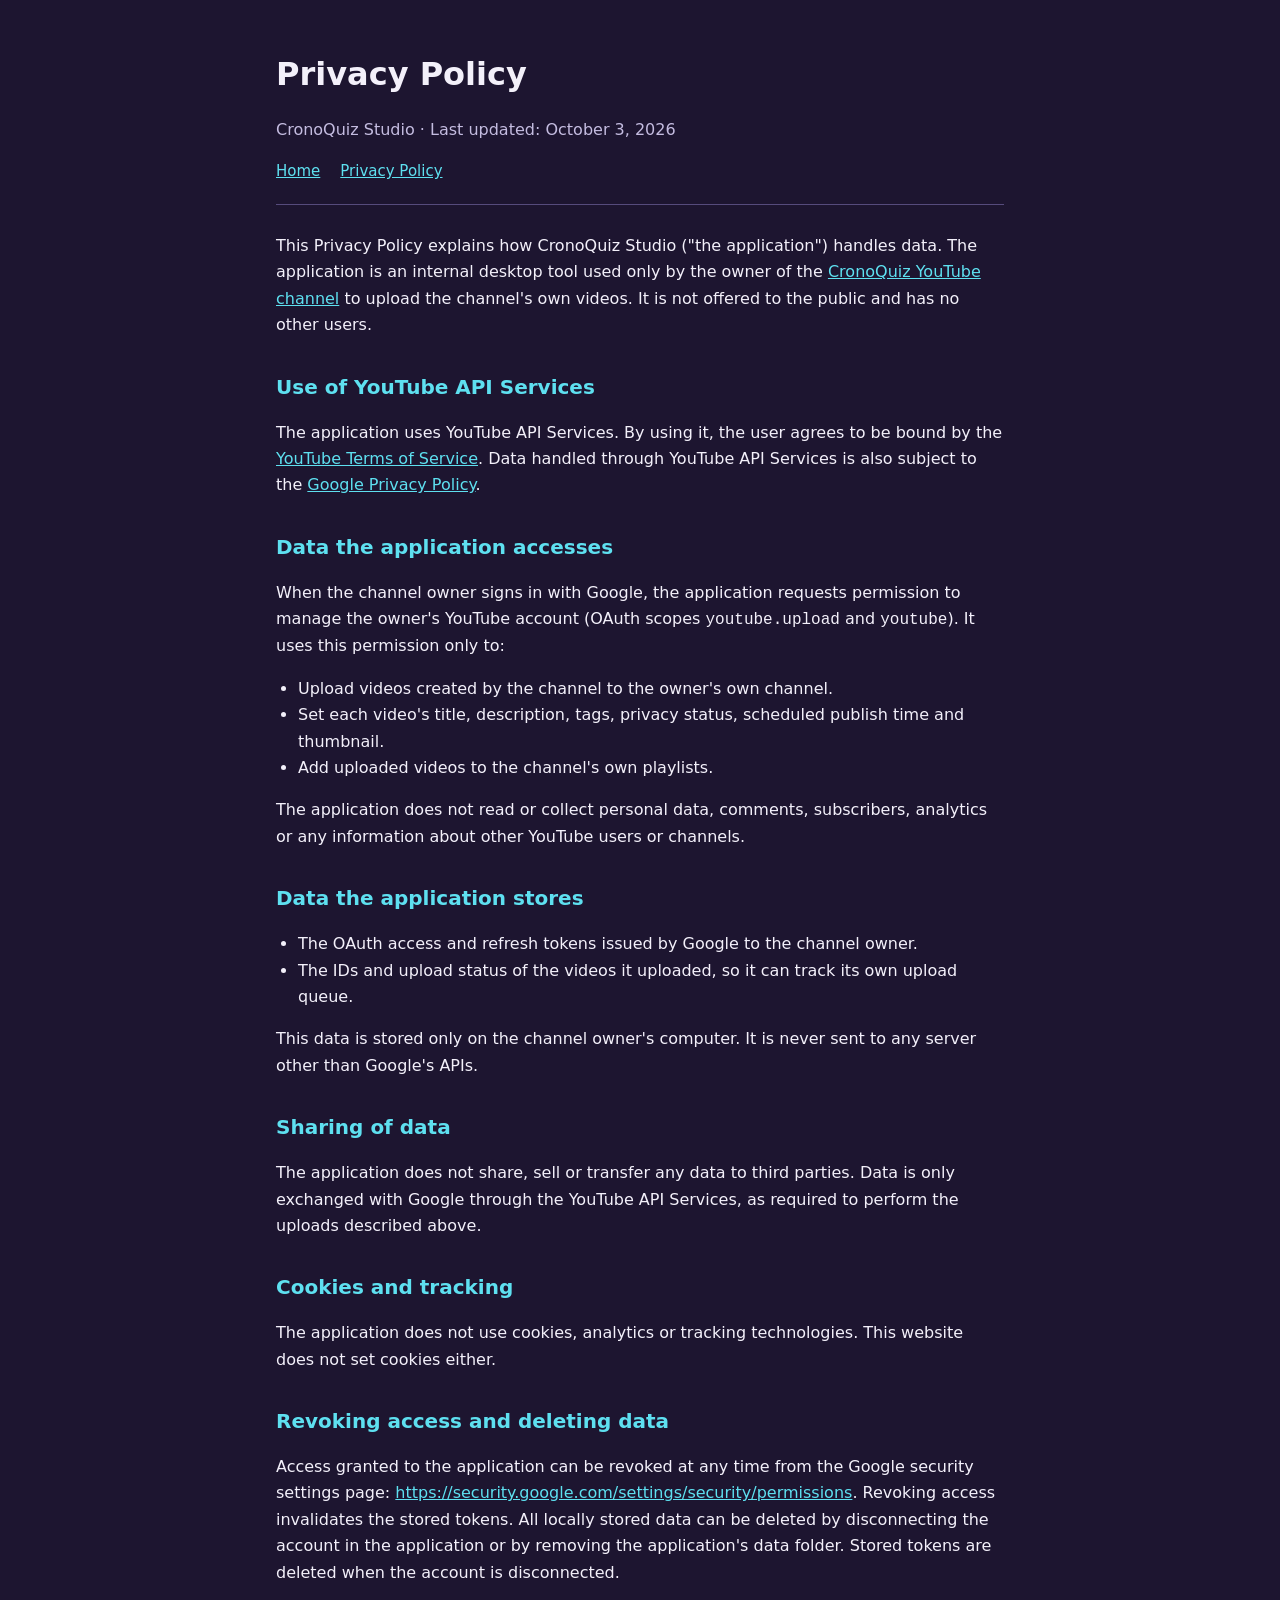
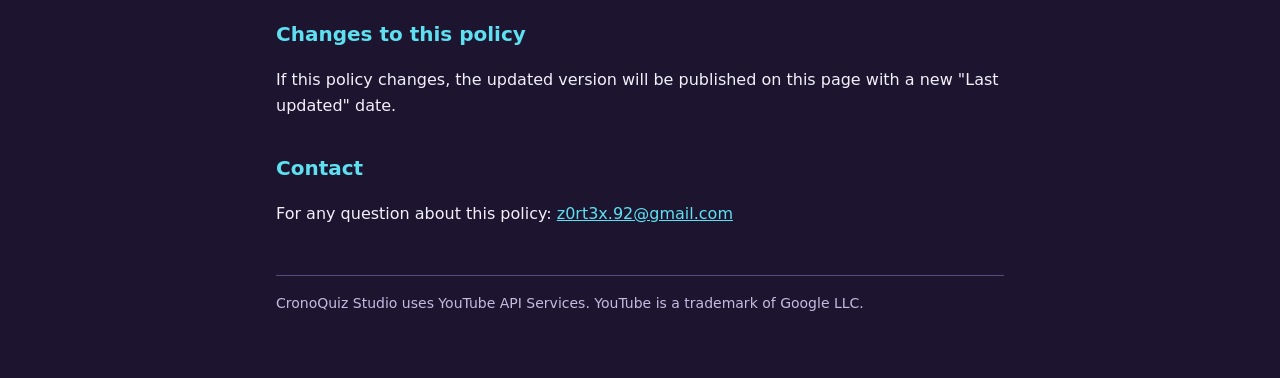
==== privacy.html @ 716edad4 "Add files via upload" ====
<!doctype html>
<html lang="en">
<head>
    <meta charset="utf-8">
    <meta name="viewport" content="width=device-width, initial-scale=1">
    <title>Privacy Policy · CronoQuiz Studio</title>
    <meta name="description" content="Privacy Policy of CronoQuiz Studio, the internal tool of the CronoQuiz YouTube channel.">
    <link rel="stylesheet" href="style.css">
</head>
<body>
<main>
    <header>
        <h1>Privacy Policy</h1>
        <p class="muted">CronoQuiz Studio · Last updated: October 3, 2026</p>
        <nav><a href="./">Home</a><a href="privacy.html">Privacy Policy</a></nav>
    </header>

    <p>This Privacy Policy explains how CronoQuiz Studio ("the application") handles data. The application is an internal desktop tool used only by the owner of the <a href="https://www.youtube.com/@CronoQu1z">CronoQuiz YouTube channel</a> to upload the channel's own videos. It is not offered to the public and has no other users.</p>

    <h2>Use of YouTube API Services</h2>
    <p>The application uses YouTube API Services. By using it, the user agrees to be bound by the <a href="https://www.youtube.com/t/terms">YouTube Terms of Service</a>. Data handled through YouTube API Services is also subject to the <a href="https://policies.google.com/privacy">Google Privacy Policy</a>.</p>

    <h2>Data the application accesses</h2>
    <p>When the channel owner signs in with Google, the application requests permission to manage the owner's YouTube account (OAuth scopes <code>youtube.upload</code> and <code>youtube</code>). It uses this permission only to:</p>
    <ul>
        <li>Upload videos created by the channel to the owner's own channel.</li>
        <li>Set each video's title, description, tags, privacy status, scheduled publish time and thumbnail.</li>
        <li>Add uploaded videos to the channel's own playlists.</li>
    </ul>
    <p>The application does not read or collect personal data, comments, subscribers, analytics or any information about other YouTube users or channels.</p>

    <h2>Data the application stores</h2>
    <ul>
        <li>The OAuth access and refresh tokens issued by Google to the channel owner.</li>
        <li>The IDs and upload status of the videos it uploaded, so it can track its own upload queue.</li>
    </ul>
    <p>This data is stored only on the channel owner's computer. It is never sent to any server other than Google's APIs.</p>

    <h2>Sharing of data</h2>
    <p>The application does not share, sell or transfer any data to third parties. Data is only exchanged with Google through the YouTube API Services, as required to perform the uploads described above.</p>

    <h2>Cookies and tracking</h2>
    <p>The application does not use cookies, analytics or tracking technologies. This website does not set cookies either.</p>

    <h2>Revoking access and deleting data</h2>
    <p>Access granted to the application can be revoked at any time from the Google security settings page: <a href="https://security.google.com/settings/security/permissions">https://security.google.com/settings/security/permissions</a>. Revoking access invalidates the stored tokens. All locally stored data can be deleted by disconnecting the account in the application or by removing the application's data folder. Stored tokens are deleted when the account is disconnected.</p>

    <h2>Changes to this policy</h2>
    <p>If this policy changes, the updated version will be published on this page with a new "Last updated" date.</p>

    <h2>Contact</h2>
    <p>For any question about this policy: <a href="mailto:z0rt3x.92@gmail.com">z0rt3x.92@gmail.com</a></p>

    <footer>CronoQuiz Studio uses YouTube API Services. YouTube is a trademark of Google LLC.</footer>
</main>
</body>
</html>
---- style.css ----
:root {
    --bg: #1d1530;
    --surface: #2a2045;
    --text: #f3f0fa;
    --muted: #c4bce0;
    --accent: #5ee0f0;
    --border: #564b7c;
}
* { box-sizing: border-box; }
body {
    margin: 0;
    background: var(--bg);
    color: var(--text);
    font: 16px/1.65 system-ui, -apple-system, "Segoe UI", Roboto, sans-serif;
}
main { max-width: 760px; margin: 0 auto; padding: 48px 16px 64px; }
header { border-bottom: 1px solid var(--border); padding-bottom: 20px; margin-bottom: 28px; }
nav { display: flex; flex-wrap: wrap; gap: 20px; font-size: 15px; margin-top: 12px; }
h1 { font-size: 2rem; margin: 0; }
h2 { font-size: 1.25rem; margin: 32px 0 8px; color: var(--accent); }
.muted { color: var(--muted); }
a { color: var(--accent); overflow-wrap: anywhere; }
ul { padding-left: 22px; }
.card { background: var(--surface); border: 1px solid var(--border); border-radius: 12px; padding: 16px 20px; margin: 20px 0; }
footer { margin-top: 48px; padding-top: 16px; border-top: 1px solid var(--border); font-size: 14px; color: var(--muted); }
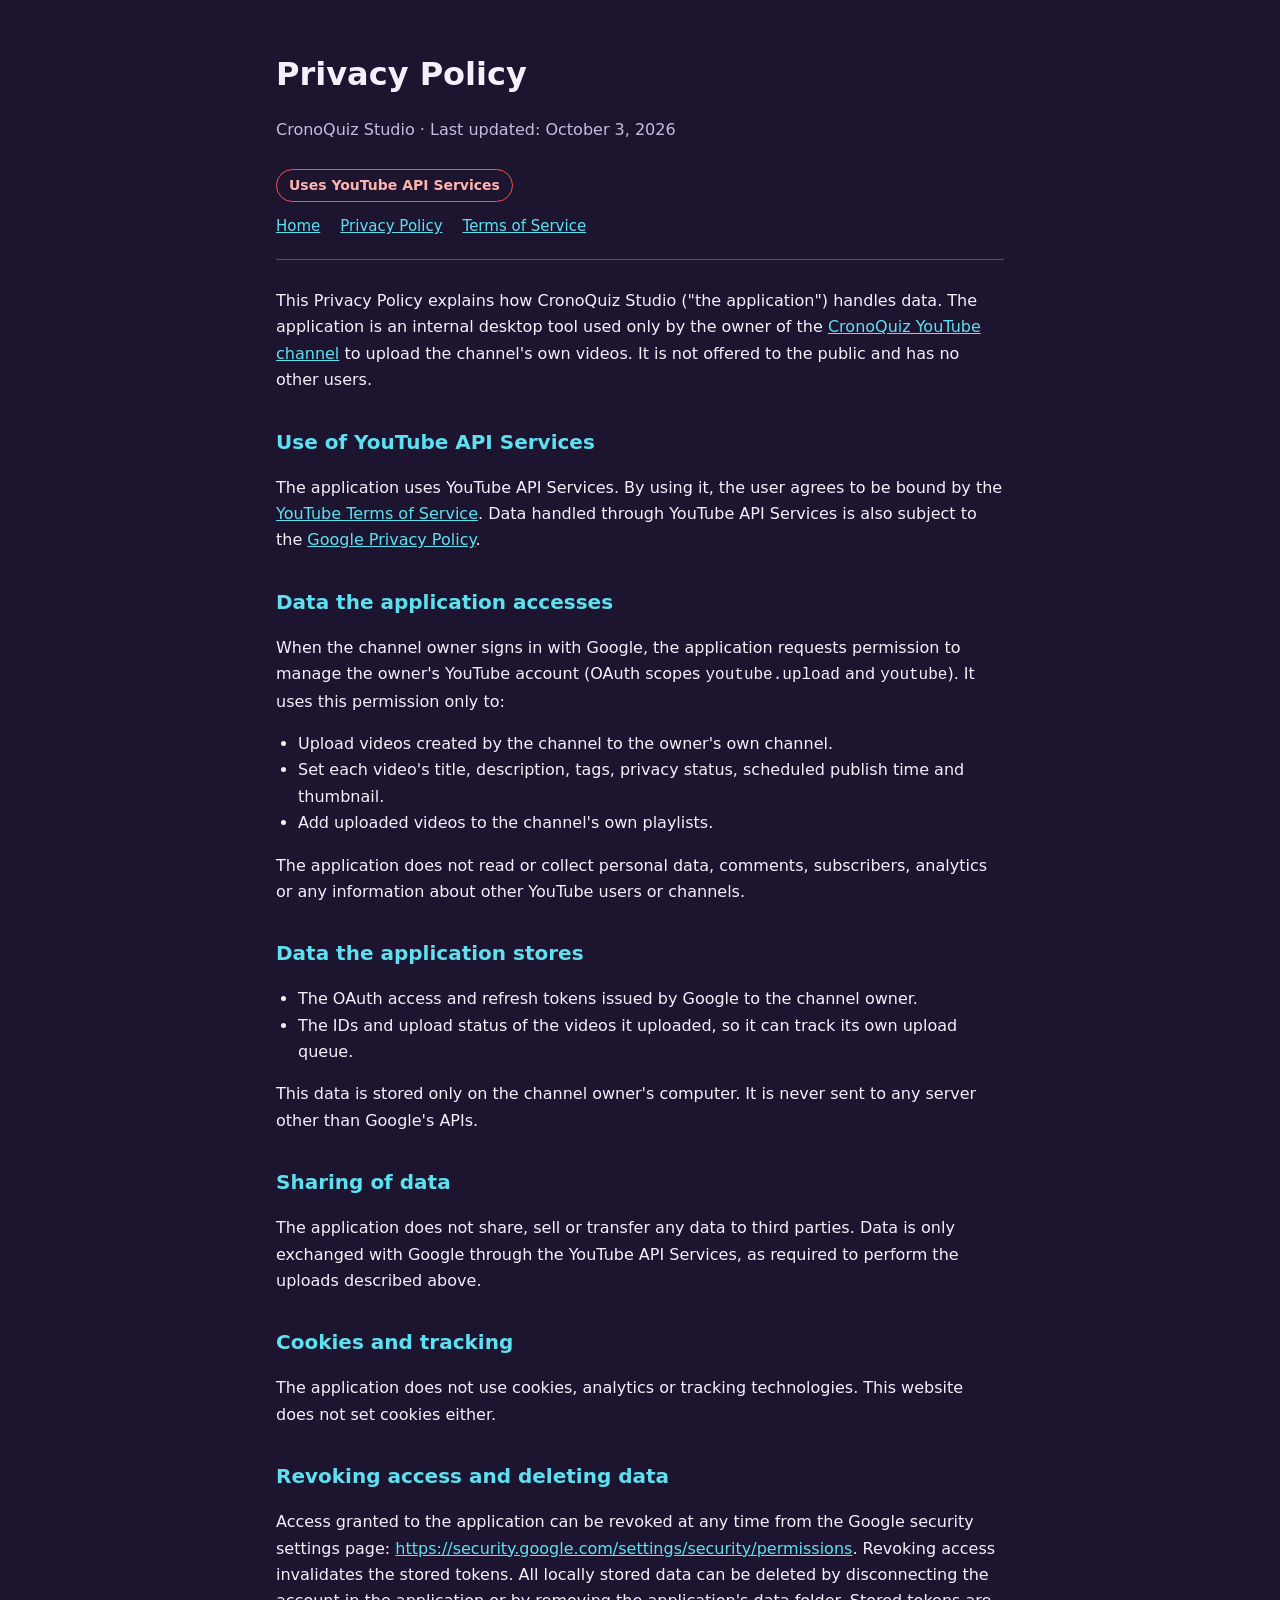
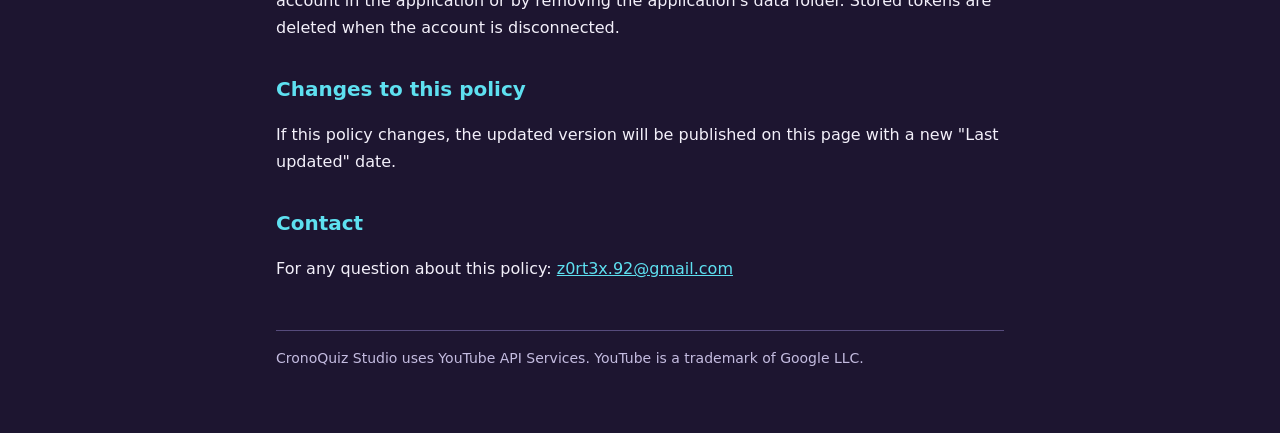
==== commit e1a3a49a: "Add Terms of Service and visible YouTube API Services notice Co-Authored-By: Claude Opus 5.5 <norepl" ====
--- a/privacy.html
+++ b/privacy.html
@@ -12,7 +12,8 @@
     <header>
         <h1>Privacy Policy</h1>
         <p class="muted">CronoQuiz Studio · Last updated: October 3, 2026</p>
-        <nav><a href="./">Home</a><a href="privacy.html">Privacy Policy</a></nav>
+        <p class="badge">Uses YouTube API Services</p>
+        <nav><a href="./">Home</a><a href="privacy.html">Privacy Policy</a><a href="terms.html">Terms of Service</a></nav>
     </header>
 
     <p>This Privacy Policy explains how CronoQuiz Studio ("the application") handles data. The application is an internal desktop tool used only by the owner of the <a href="https://www.youtube.com/@CronoQu1z">CronoQuiz YouTube channel</a> to upload the channel's own videos. It is not offered to the public and has no other users.</p>
--- a/style.css
+++ b/style.css
@@ -21,5 +21,6 @@
 .muted { color: var(--muted); }
 a { color: var(--accent); overflow-wrap: anywhere; }
 ul { padding-left: 22px; }
+.badge { display: inline-block; margin: 10px 0 0; padding: 4px 12px; border: 1px solid #ff4e45; border-radius: 999px; color: #ffb3ae; font-size: 14px; font-weight: 600; }
 .card { background: var(--surface); border: 1px solid var(--border); border-radius: 12px; padding: 16px 20px; margin: 20px 0; }
 footer { margin-top: 48px; padding-top: 16px; border-top: 1px solid var(--border); font-size: 14px; color: var(--muted); }
